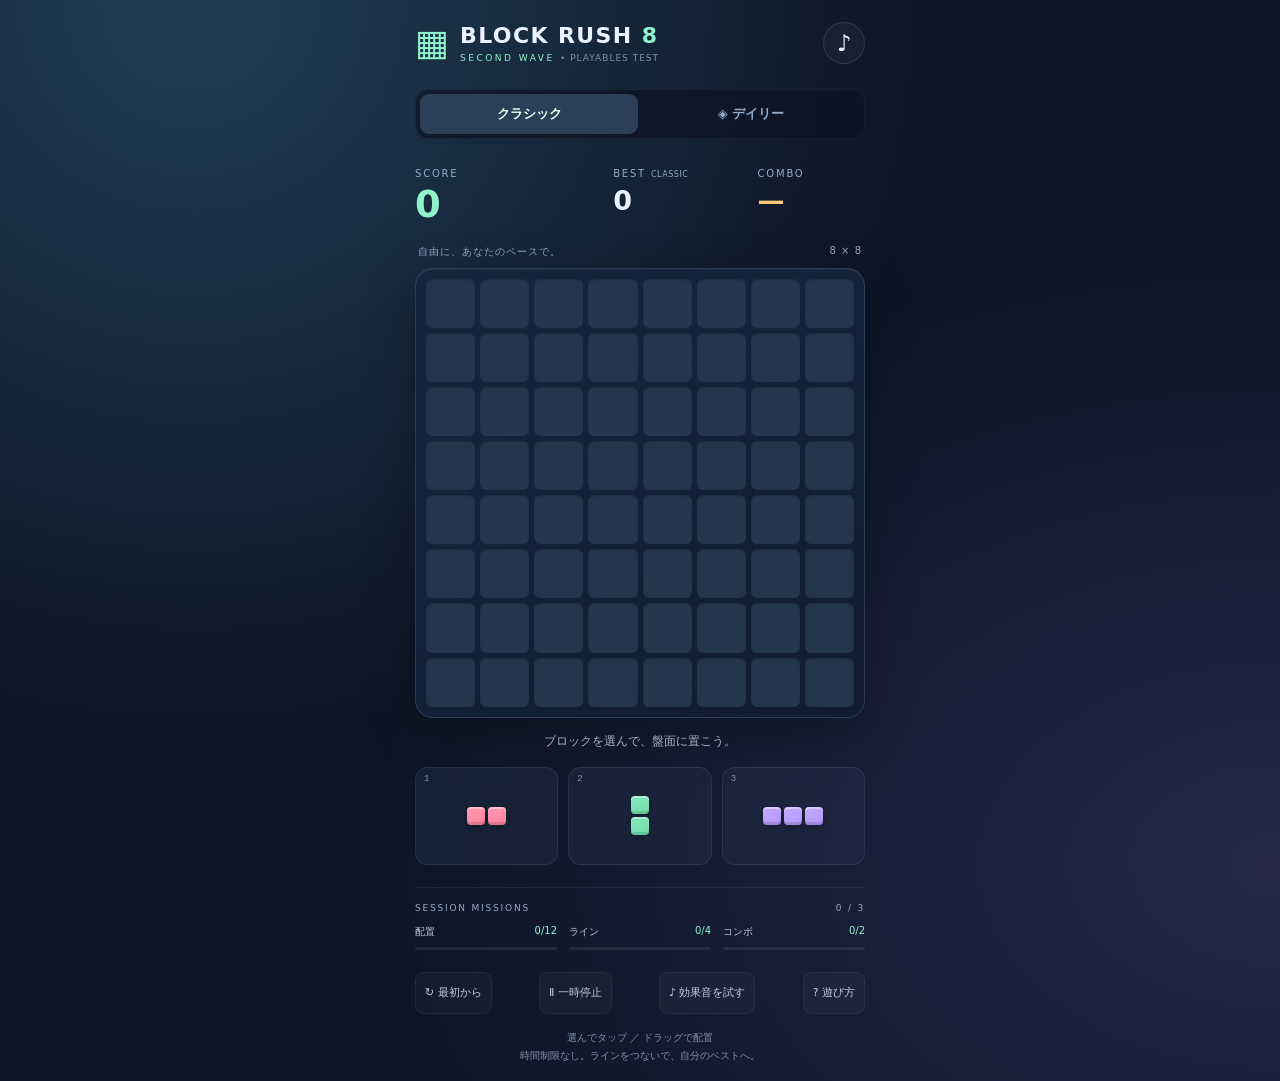
==== index.html @ 4b40775c "Enhance line clears with beams, particles and combo celebrations" ====
<!doctype html>
<html lang="ja"><head><meta charset="utf-8"><meta name="viewport" content="width=device-width,initial-scale=1,viewport-fit=cover"><meta name="theme-color" content="#101b30"><meta name="description" content="BLOCK RUSH 8 第2版。8×8の盤面でつなぐ、消す、コンボを決める。"><title>BLOCK RUSH 8 · Second Wave</title><link rel="stylesheet" href="style.css?v=yt1.4"></head>
<body><section id="startup" role="status"><h2>BLOCK RUSH 8</h2><p id="startupMessage">ゲームを読み込んでいます…</p><button id="retryLoad" hidden>もう一度読み込む</button></section><main id="game" inert>
<header><div class="brand"><span class="mark" aria-hidden="true">▦</span><div><h1>BLOCK RUSH <em>8</em></h1><p>SECOND WAVE <span>• PLAYABLES TEST</span></p></div></div><button id="sound" class="icon" aria-label="サウンドを切り替え" aria-pressed="true">♪</button></header>
<nav aria-label="ゲームモード"><button id="classic" aria-pressed="true">クラシック</button><button id="daily" aria-pressed="false">◈ デイリー</button></nav>
<section class="stats" aria-label="スコア"><div class="score-card"><span>SCORE</span><strong id="score">0</strong><small id="gain"></small></div><div><span>BEST <small id="bestLabel">CLASSIC</small></span><strong id="best">0</strong></div><div><span>COMBO</span><strong id="combo">—</strong></div></section>
<div class="board-caption"><span id="modeLabel">自由に、あなたのペースで。</span><span>8 × 8</span></div>
<div id="stage"><div id="board" role="grid" aria-label="8×8のゲーム盤面"></div><div id="effects" aria-hidden="true"></div><div id="paused" hidden><button id="resume">▶ 再開する</button></div></div>
<p id="message" role="status" aria-live="polite">ブロックを選んで、盤面に置こう。</p>
<div id="pieces" class="pieces" aria-label="手持ちのブロック"></div>
<section class="missions"><div class="section-title"><span id="missionTitle">SESSION MISSIONS</span><span id="missionCount">0 / 3</span></div><div id="missions"></div></section>
<footer><button id="restart">↻ 最初から</button><button id="pause">Ⅱ 一時停止</button><button id="soundTest">♪ 効果音を試す</button><button id="help">? 遊び方</button></footer>
<p class="hint">選んでタップ ／ ドラッグで配置<br>時間制限なし。ラインをつないで、自分のベストへ。</p>
</main><dialog id="dialog" aria-labelledby="dialogTitle"><form method="dialog"><span class="eyebrow">BLOCK RUSH 8</span><h2 id="dialogTitle"></h2><div id="dialogBody"></div><div class="dialog-actions"><button id="dialogCancel" value="cancel">戻る</button><button id="dialogOK" value="ok">OK</button></div></form></dialog>
<script src="https://www.youtube.com/game_api/v1"></script><script src="engine.js?v=yt1.4"></script><script src="platform.js?v=yt1.4"></script><script src="sound.js?v=yt1.4"></script><script src="drag.js?v=yt1.4"></script><script src="app.js?v=yt1.4"></script></body></html>
---- style.css ----
:root{color-scheme:dark;--bg:#101b30;--muted:#95aac7;--mint:#91f3cc;--gap:5px}*{box-sizing:border-box}body{margin:0;color:#eaf3ff;background:radial-gradient(ellipse at 15% 0,#213d53 0,transparent 48%),radial-gradient(ellipse at 100% 80%,#262748 0,transparent 50%),#0c1526;font-family:Inter,"Segoe UI",system-ui,-apple-system,sans-serif;min-height:100svh}button{font:inherit;color:inherit;cursor:pointer;border:0;touch-action:manipulation}button:focus-visible,[role=gridcell]:focus-visible{outline:3px solid var(--mint);outline-offset:3px}main{max-width:490px;margin:0 auto;padding:max(22px,env(safe-area-inset-top)) 20px max(16px,env(safe-area-inset-bottom))}header,.brand{display:flex;align-items:center}header{justify-content:space-between;margin-bottom:25px}.brand{gap:11px}.mark{font-size:36px;color:var(--mint);line-height:1}h1{font-size:22px;letter-spacing:1.4px;margin:0;font-weight:850}h1 em{font-style:normal;color:var(--mint)}header p{font-size:9px;letter-spacing:2.5px;color:var(--mint);margin:5px 0 0}header p span{color:#8193ad;letter-spacing:1px}.icon{width:42px;height:42px;border:1px solid #ffffff1c;border-radius:50%;background:#ffffff08;font-size:23px}.icon[aria-pressed=false]{opacity:.55}nav{display:flex;background:#080f1f80;padding:4px;border:1px solid #ffffff0c;border-radius:13px;gap:4px}nav button{flex:1;border-radius:9px;background:transparent;padding:11px 6px;color:var(--muted);font-size:13px;font-weight:650}nav button[aria-pressed=true]{background:#2b4057;color:#e8fff6;box-shadow:0 2px 8px #0003}.stats{display:grid;grid-template-columns:1.4fr 1fr .8fr;gap:10px;margin:23px 0 19px}.stats>div{position:relative}.stats span{font-size:10px;letter-spacing:1.8px;color:var(--muted)}.stats strong{font-size:27px;display:block;margin-top:4px;font-variant-numeric:tabular-nums;letter-spacing:1px}.stats .score-card strong{font-size:37px;line-height:1.1;color:var(--mint)}.stats small{font-size:8px;letter-spacing:.5px}#gain{position:absolute;right:10px;bottom:6px;color:var(--mint);font-size:13px}#combo{color:#ffc97b}.board-caption{display:flex;justify-content:space-between;color:var(--muted);font-size:10px;letter-spacing:1px;margin:0 3px 9px}#stage{position:relative}#board{display:grid;grid-template-columns:repeat(8,1fr);gap:var(--gap);padding:10px;border-radius:18px;background:linear-gradient(145deg,#14263c,#101c32);border:1px solid #718eae40;box-shadow:0 15px 50px #0004,inset 0 1px 0 #ffffff0e;aspect-ratio:1;touch-action:none;user-select:none}.cell{min-width:0;border-radius:6px;background:#23364c;box-shadow:inset 0 1px 2px #0003;position:relative}.cell.filled,.mini .on{background:linear-gradient(145deg,color-mix(in srgb,var(--c),white 15%),var(--c));box-shadow:inset 0 2px 0 #ffffff60,inset 0 -3px 0 #0002,0 3px 6px #0003}.cell.filled:after{content:"";position:absolute;inset:5px;border:1px solid #ffffff22;border-radius:3px}.cell.preview{background:#73e3b5;box-shadow:inset 0 0 0 2px #d5ffec;opacity:.85}.cell.bad{background:#ca6379;box-shadow:inset 0 0 0 2px #ffa4b3}.cell.line-hint{filter:brightness(1.5)}.cell.placed{animation:pop .24s ease-out}.cell.clearing{animation:clear .32s ease-in forwards}#effects{position:absolute;inset:0;pointer-events:none;overflow:hidden;border-radius:18px}.burst{position:absolute;inset:36% 0 auto;text-align:center;text-shadow:0 4px 12px #000;font-weight:850;font-size:30px;color:#fff;animation:float 1s ease-out forwards}.burst small{display:block;color:#baffde;font-size:15px;margin-top:7px}.spark{position:absolute;width:6px;height:6px;background:var(--c);border-radius:2px;animation:spark .65s ease-out forwards}#message{text-align:center;color:#b5c9df;font-size:12px;margin:15px 0;min-height:19px}.pieces{display:grid;grid-template-columns:repeat(3,1fr);gap:10px}.piece{height:98px;background:#20304770;border:1px solid #6786a52e;border-radius:13px;display:flex;align-items:center;justify-content:center;touch-action:none;user-select:none;position:relative}.piece.selected{background:#27524f55;border-color:var(--mint);box-shadow:0 0 20px #91f3cc12}.piece.used{opacity:.22}.piece.blocked{border-style:dashed}.piece kbd{position:absolute;left:8px;top:6px;color:#7f94ad;font-size:9px}.mini{display:grid;gap:3px;pointer-events:none}.mini div{width:18px;height:18px;border-radius:4px}.missions{margin-top:22px;border-top:1px solid #ffffff10;padding-top:15px}.section-title{display:flex;justify-content:space-between;font-size:9px;letter-spacing:1.8px;color:#95abc3;margin-bottom:12px}#missions{display:grid;grid-template-columns:repeat(3,1fr);gap:12px}.mission-label{display:flex;justify-content:space-between;font-size:10px;color:#bbccde;gap:4px}.mission-label b{font-weight:500;color:var(--mint)}.track{height:3px;background:#ffffff12;border-radius:3px;margin-top:8px;overflow:hidden}.track i{display:block;height:100%;background:var(--mint);transition:width .4s}.mission.done .mission-label{color:var(--mint)}footer{display:flex;justify-content:space-between;margin-top:22px;gap:5px}footer button{background:#ffffff07;border:1px solid #ffffff0e;border-radius:9px;padding:11px 9px;font-size:11px;color:#becfe1;min-height:42px}.hint{font-size:10px;line-height:1.8;color:#7f94af;text-align:center;margin:15px 0 0}#paused{position:absolute;inset:0;display:grid;place-items:center;background:#0c1728e8;border-radius:18px;z-index:3}#paused[hidden]{display:none}#resume{background:var(--mint);color:#102a25;padding:15px 28px;border-radius:12px;font-weight:700}dialog{color:#edf6ff;background:#192c42;border:1px solid #54718d;border-radius:22px;max-width:360px;width:calc(100% - 32px);padding:28px;box-shadow:0 20px 100px #0009}dialog::backdrop{background:#030c1bd9;backdrop-filter:blur(7px)}.eyebrow{font-size:10px;letter-spacing:2px;color:var(--mint)}dialog h2{font-size:25px;margin:14px 0}#dialogBody{font-size:13px;line-height:1.9;color:#bacce0}#dialogBody strong{display:block;font-size:42px;color:var(--mint)}.dialog-actions{display:flex;gap:10px;margin-top:24px}.dialog-actions button{flex:1;background:#31475d;border-radius:10px;min-height:44px;font-size:13px}#dialogOK{background:var(--mint);color:#103529;font-weight:700}#dialogCancel[hidden]{display:none}@keyframes pop{0%{transform:scale(.65);filter:brightness(1.8)}65%{transform:scale(1.08)}100%{transform:scale(1)}}@keyframes clear{40%{transform:scale(1.05);filter:brightness(2)}100%{transform:scale(.15);opacity:0}}@keyframes float{0%{opacity:0;transform:translateY(15px) scale(.85)}20%{opacity:1;transform:translateY(0) scale(1)}75%{opacity:1}100%{opacity:0;transform:translateY(-35px)}}@keyframes spark{to{transform:translate(var(--dx),var(--dy)) rotate(120deg);opacity:0}}@media(max-width:370px){main{padding-left:13px;padding-right:13px}h1{font-size:19px}header p{font-size:8px}:root{--gap:4px}.mini div{width:16px;height:16px}.piece{height:88px}}@media(max-height:760px){main{padding-top:max(12px,env(safe-area-inset-top))}header{margin-bottom:15px}.stats{margin:15px 0}.piece{height:82px}.missions{margin-top:15px}footer{margin-top:15px}}@media(prefers-reduced-motion:reduce){*,*:before,*:after{animation:none!important;transition:none!important}}

#startup{position:fixed;inset:0;z-index:20;display:grid;align-content:center;justify-items:center;background:#101b30;padding:30px;text-align:center}#startup[hidden]{display:none}#startup p{max-width:350px;line-height:1.8;color:#a9c0d8}#startup button{padding:14px 24px;border-radius:12px;background:#91f3cc;color:#102a25}.host-paused *{animation-play-state:paused!important}.host-paused #effects{visibility:hidden}

/* The SDK sets body touch-action:none inline even outside YouTube.
   Allow page swipes; only a gesture starting on a hand piece is a drag. */
html,body{touch-action:pan-y pinch-zoom!important}
#board{touch-action:pan-y pinch-zoom}
.piece{touch-action:none}
@media(max-width:600px){
 main{padding-top:max(10px,env(safe-area-inset-top))}
 header{margin-bottom:10px}
 nav button{padding:9px 6px}
 .stats{margin:12px 0}
 .stats strong{font-size:25px}
 .stats .score-card strong{font-size:32px}
 #stage{width:min(100%,max(200px,calc(100svh - 350px)));margin-inline:auto}
 #message{margin:10px 0;min-height:19px}
 .piece{height:82px}
}

.drag-ghost{position:fixed;left:0;top:0;z-index:50;display:grid;pointer-events:none;will-change:transform;filter:drop-shadow(0 10px 10px #0007);transform-origin:center;opacity:.94}
.drag-ghost i{display:block;border-radius:5px}
.drag-ghost .tile{background:linear-gradient(145deg,color-mix(in srgb,var(--c),white 15%),var(--c));box-shadow:inset 0 2px 0 #ffffff70,inset 0 -3px 0 #0002}
.drag-ghost.invalid{opacity:.58;filter:drop-shadow(0 0 5px #ff7198)}
.piece.drag-source .mini{opacity:.18}
.cell.preview{background:#91f3cc;box-shadow:inset 0 0 0 2px #ecfff8}

/* Clear celebration: transforms/opacity only; bounded particle count. */
#effects{isolation:isolate}.clear-title{z-index:4;font-size:clamp(23px,7vw,36px);letter-spacing:1px;color:#fff9ce;text-shadow:0 3px 0 #70467b,0 0 18px #ffce5a99,0 4px 12px #000;animation:celebrate 1.2s cubic-bezier(.2,.7,.2,1) forwards}.clear-title small{color:#fff;font-size:17px;letter-spacing:.5px}.clear-title.power-3{color:#fff1a1}.clear-aura{position:absolute;inset:0;z-index:1;background:radial-gradient(ellipse,#ffe9a844,transparent 70%);animation:aura .8s ease-out forwards}.clear-aura.power-3{background:radial-gradient(ellipse,#ffb6df66,transparent 75%)}.clear-ring{position:absolute;inset:27%;z-index:2;border:3px solid #fff1b3;border-radius:50%;box-shadow:0 0 22px var(--c),inset 0 0 18px #fff7;animation:ring .8s ease-out forwards}.clear-beam{position:absolute;z-index:2;background:linear-gradient(90deg,transparent,#fff9cf,#fff,transparent);box-shadow:0 0 15px #ffe58c;animation:beam .6s ease-out forwards}.clear-beam.row{left:0;right:0;top:calc((var(--line) + .5)*12.5% - 3px);height:6px}.clear-beam.col{top:0;bottom:0;left:calc((var(--line) + .5)*12.5% - 3px);width:6px;background:linear-gradient(transparent,#fff9cf,#fff,transparent)}.clear-particle{z-index:3;width:var(--size);height:var(--size);box-shadow:0 0 7px var(--c);animation:confetti .9s ease-out forwards}.score-pop{animation:score-pop .55s ease-out}.cell.clearing{animation:clear .32s ease-in forwards}
@keyframes celebrate{0%{opacity:0;transform:translateY(12px) scale(.65)}18%{opacity:1;transform:translateY(0) scale(1.13)}32%{transform:scale(1)}76%{opacity:1}100%{opacity:0;transform:translateY(-32px) scale(1.04)}}@keyframes aura{0%{opacity:0}20%{opacity:1}100%{opacity:0}}@keyframes ring{0%{transform:scale(.3);opacity:.9}100%{transform:scale(3.2);opacity:0}}@keyframes beam{0%{opacity:0;transform:scale(.5)}20%{opacity:1;transform:scale(1)}100%{opacity:0;transform:scale(1.1)}}@keyframes confetti{0%{opacity:1;transform:scale(1)}100%{transform:translate(var(--dx),var(--dy)) rotate(var(--turn)) scale(.2);opacity:0}}@keyframes score-pop{35%{transform:scale(1.14);color:#fff0ad;text-shadow:0 0 18px #ffd875aa}100%{transform:scale(1)}}
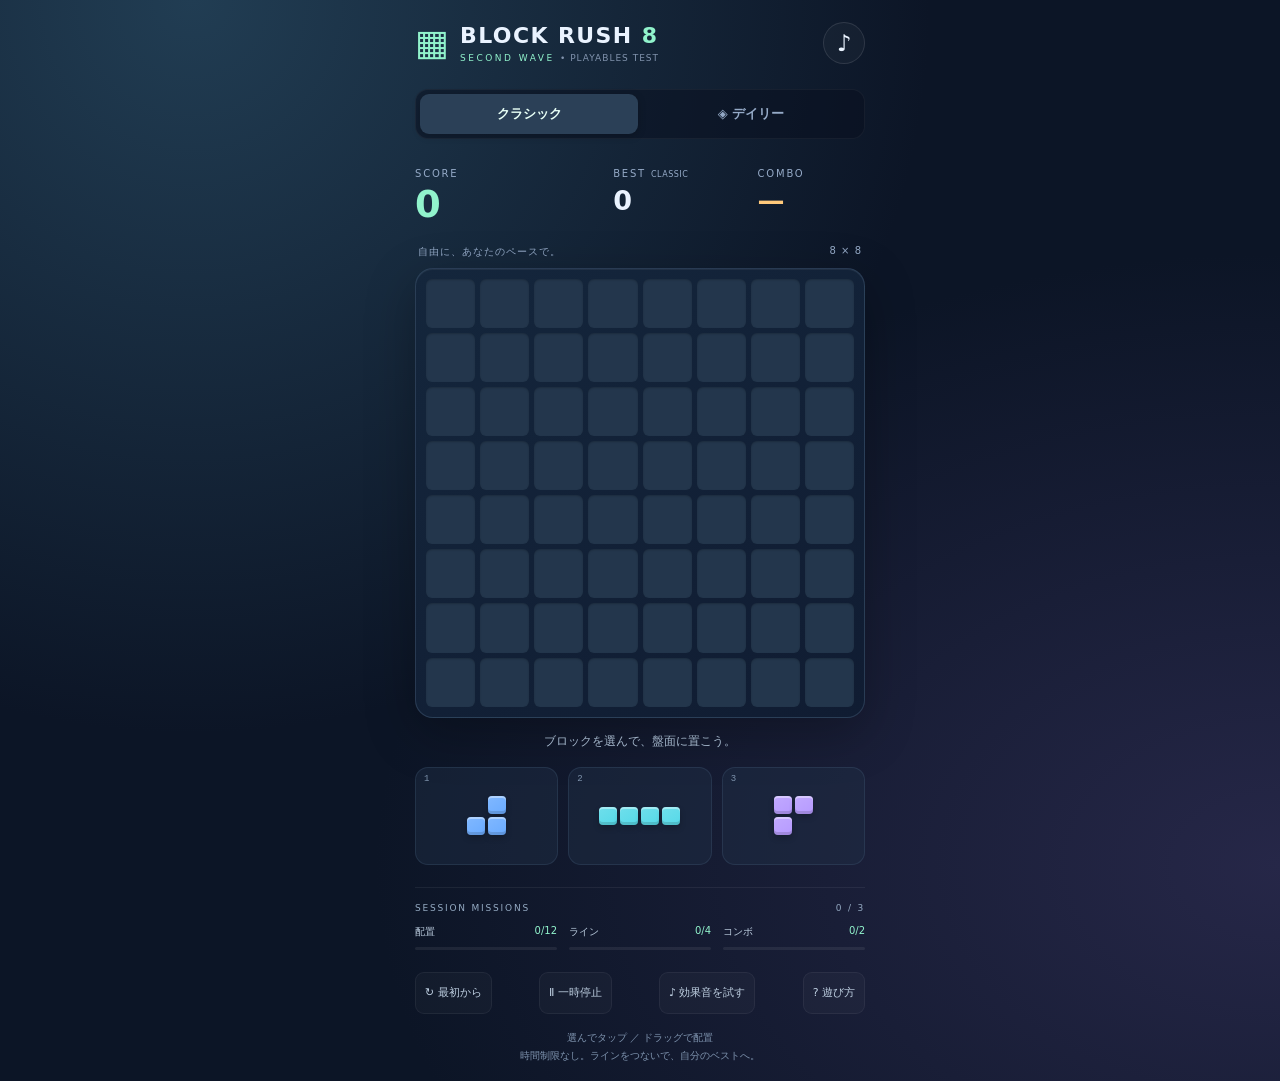
==== commit 249749fa: "Celebrate multi-line clears and combos with rainbow fireworks" ====
--- a/index.html
+++ b/index.html
@@ -1,5 +1,5 @@
 <!doctype html>
-<html lang="ja"><head><meta charset="utf-8"><meta name="viewport" content="width=device-width,initial-scale=1,viewport-fit=cover"><meta name="theme-color" content="#101b30"><meta name="description" content="BLOCK RUSH 8 第2版。8×8の盤面でつなぐ、消す、コンボを決める。"><title>BLOCK RUSH 8 · Second Wave</title><link rel="stylesheet" href="style.css?v=yt1.4"></head>
+<html lang="ja"><head><meta charset="utf-8"><meta name="viewport" content="width=device-width,initial-scale=1,viewport-fit=cover"><meta name="theme-color" content="#101b30"><meta name="description" content="BLOCK RUSH 8 第2版。8×8の盤面でつなぐ、消す、コンボを決める。"><title>BLOCK RUSH 8 · Second Wave</title><link rel="stylesheet" href="style.css?v=yt1.5"></head>
 <body><section id="startup" role="status"><h2>BLOCK RUSH 8</h2><p id="startupMessage">ゲームを読み込んでいます…</p><button id="retryLoad" hidden>もう一度読み込む</button></section><main id="game" inert>
 <header><div class="brand"><span class="mark" aria-hidden="true">▦</span><div><h1>BLOCK RUSH <em>8</em></h1><p>SECOND WAVE <span>• PLAYABLES TEST</span></p></div></div><button id="sound" class="icon" aria-label="サウンドを切り替え" aria-pressed="true">♪</button></header>
 <nav aria-label="ゲームモード"><button id="classic" aria-pressed="true">クラシック</button><button id="daily" aria-pressed="false">◈ デイリー</button></nav>
@@ -12,4 +12,4 @@
 <footer><button id="restart">↻ 最初から</button><button id="pause">Ⅱ 一時停止</button><button id="soundTest">♪ 効果音を試す</button><button id="help">? 遊び方</button></footer>
 <p class="hint">選んでタップ ／ ドラッグで配置<br>時間制限なし。ラインをつないで、自分のベストへ。</p>
 </main><dialog id="dialog" aria-labelledby="dialogTitle"><form method="dialog"><span class="eyebrow">BLOCK RUSH 8</span><h2 id="dialogTitle"></h2><div id="dialogBody"></div><div class="dialog-actions"><button id="dialogCancel" value="cancel">戻る</button><button id="dialogOK" value="ok">OK</button></div></form></dialog>
-<script src="https://www.youtube.com/game_api/v1"></script><script src="engine.js?v=yt1.4"></script><script src="platform.js?v=yt1.4"></script><script src="sound.js?v=yt1.4"></script><script src="drag.js?v=yt1.4"></script><script src="app.js?v=yt1.4"></script></body></html>
+<script src="https://www.youtube.com/game_api/v1"></script><script src="engine.js?v=yt1.5"></script><script src="platform.js?v=yt1.5"></script><script src="sound.js?v=yt1.5"></script><script src="drag.js?v=yt1.5"></script><script src="app.js?v=yt1.5"></script></body></html>
--- a/style.css
+++ b/style.css
@@ -29,3 +29,17 @@
 /* Clear celebration: transforms/opacity only; bounded particle count. */
 #effects{isolation:isolate}.clear-title{z-index:4;font-size:clamp(23px,7vw,36px);letter-spacing:1px;color:#fff9ce;text-shadow:0 3px 0 #70467b,0 0 18px #ffce5a99,0 4px 12px #000;animation:celebrate 1.2s cubic-bezier(.2,.7,.2,1) forwards}.clear-title small{color:#fff;font-size:17px;letter-spacing:.5px}.clear-title.power-3{color:#fff1a1}.clear-aura{position:absolute;inset:0;z-index:1;background:radial-gradient(ellipse,#ffe9a844,transparent 70%);animation:aura .8s ease-out forwards}.clear-aura.power-3{background:radial-gradient(ellipse,#ffb6df66,transparent 75%)}.clear-ring{position:absolute;inset:27%;z-index:2;border:3px solid #fff1b3;border-radius:50%;box-shadow:0 0 22px var(--c),inset 0 0 18px #fff7;animation:ring .8s ease-out forwards}.clear-beam{position:absolute;z-index:2;background:linear-gradient(90deg,transparent,#fff9cf,#fff,transparent);box-shadow:0 0 15px #ffe58c;animation:beam .6s ease-out forwards}.clear-beam.row{left:0;right:0;top:calc((var(--line) + .5)*12.5% - 3px);height:6px}.clear-beam.col{top:0;bottom:0;left:calc((var(--line) + .5)*12.5% - 3px);width:6px;background:linear-gradient(transparent,#fff9cf,#fff,transparent)}.clear-particle{z-index:3;width:var(--size);height:var(--size);box-shadow:0 0 7px var(--c);animation:confetti .9s ease-out forwards}.score-pop{animation:score-pop .55s ease-out}.cell.clearing{animation:clear .32s ease-in forwards}
 @keyframes celebrate{0%{opacity:0;transform:translateY(12px) scale(.65)}18%{opacity:1;transform:translateY(0) scale(1.13)}32%{transform:scale(1)}76%{opacity:1}100%{opacity:0;transform:translateY(-32px) scale(1.04)}}@keyframes aura{0%{opacity:0}20%{opacity:1}100%{opacity:0}}@keyframes ring{0%{transform:scale(.3);opacity:.9}100%{transform:scale(3.2);opacity:0}}@keyframes beam{0%{opacity:0;transform:scale(.5)}20%{opacity:1;transform:scale(1)}100%{opacity:0;transform:scale(1.1)}}@keyframes confetti{0%{opacity:1;transform:scale(1)}100%{transform:translate(var(--dx),var(--dy)) rotate(var(--turn)) scale(.2);opacity:0}}@keyframes score-pop{35%{transform:scale(1.14);color:#fff0ad;text-shadow:0 0 18px #ffd875aa}100%{transform:scale(1)}}
+
+/* Multi-line/combo finale. Keep all decoration inside the non-interactive board overlay. */
+.mega-title{font-size:clamp(27px,8.5vw,43px);color:#fff4b1!important;text-shadow:0 3px 0 #9c3979,0 0 22px #ff76d6bb,0 0 40px #ffd36b77;animation:mega-celebrate 1.2s cubic-bezier(.16,.7,.2,1) forwards}
+.clear-badge{position:absolute;inset:58% 0 auto;z-index:5;text-align:center;font-size:13px;font-weight:800;letter-spacing:1.5px;color:#fff6ba;text-shadow:0 2px 8px #000;animation:badge 1.15s ease-out forwards}
+.rainbow-halo{position:absolute;inset:-15%;z-index:0;background:conic-gradient(from 20deg,transparent,#ff75bc44,transparent,#77eaff55,transparent,#ffe78555,transparent);border-radius:50%;animation:rainbow-halo 1.15s ease-out forwards}
+.rainbow-sweep{position:absolute;inset:-50%;z-index:1;background:linear-gradient(115deg,transparent 40%,#ff97c755 44%,#ffeab977 47%,#a5ffe999 50%,#9bd7ff66 53%,transparent 58%);animation:rainbow-sweep .85s ease-out forwards}
+.mega-wave{position:absolute;inset:20%;z-index:2;border-radius:50%;border:3px solid #a6f6ff;box-shadow:0 0 18px #b293ff99,inset 0 0 12px #ff91cf66;animation:mega-wave 1s ease-out forwards}.mega-wave.wave-1{border-color:#ffbcdf;animation-delay:.13s;opacity:0}
+.firework-star{position:absolute;width:11px;height:11px;z-index:3;background:var(--c);clip-path:polygon(50% 0,62% 35%,100% 50%,62% 63%,50% 100%,37% 63%,0 50%,37% 35%);animation:firework 1s ease-out var(--delay) both}
+@keyframes mega-celebrate{0%{opacity:0;transform:scale(.4) rotate(-7deg)}22%{opacity:1;transform:scale(1.18) rotate(2deg)}38%{transform:scale(1) rotate(0)}75%{opacity:1}100%{opacity:0;transform:translateY(-30px) scale(1.05)}}
+@keyframes badge{0%,12%{opacity:0;transform:translateY(12px)}30%,75%{opacity:1;transform:translateY(0)}100%{opacity:0;transform:translateY(-15px)}}
+@keyframes rainbow-halo{0%{opacity:0;transform:scale(.5) rotate(-25deg)}25%{opacity:1}100%{opacity:0;transform:scale(1.2) rotate(45deg)}}
+@keyframes rainbow-sweep{0%{opacity:0;transform:translateX(-50%)}25%{opacity:1}100%{opacity:0;transform:translateX(50%)}}
+@keyframes mega-wave{0%{opacity:.9;transform:scale(.4)}100%{opacity:0;transform:scale(2.5)}}
+@keyframes firework{0%{opacity:0;transform:scale(.2)}12%{opacity:1}100%{opacity:0;transform:translate(var(--dx),var(--dy)) rotate(var(--turn)) scale(.25)}}
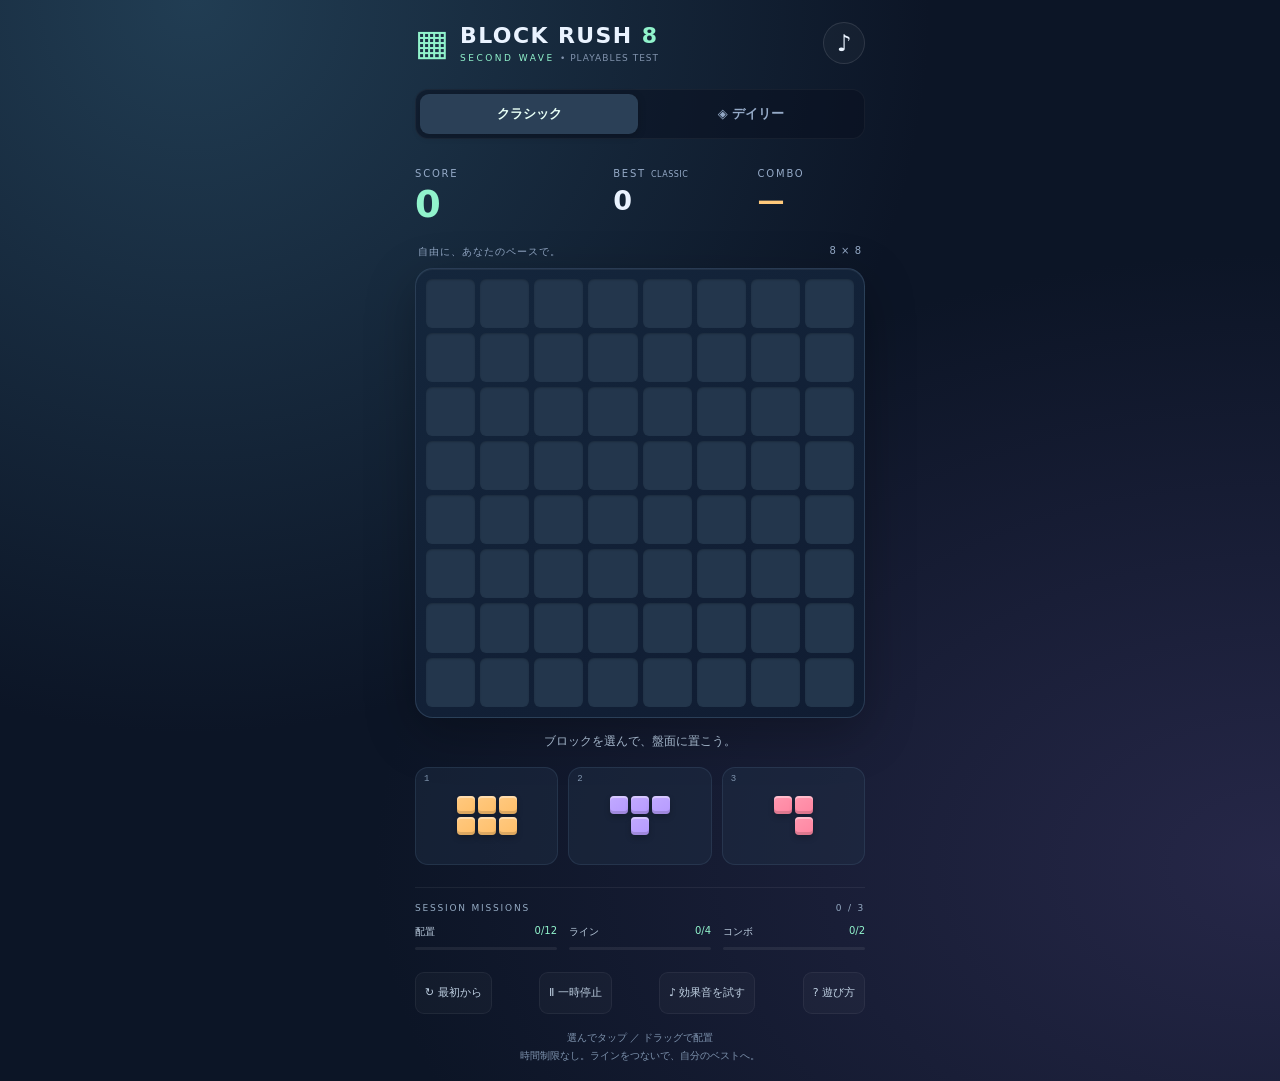
==== commit dc36932f: "Fix dialogs under YouTube CSP sandbox and document portal readiness" ====
--- a/index.html
+++ b/index.html
@@ -1,5 +1,5 @@
 <!doctype html>
-<html lang="ja"><head><meta charset="utf-8"><meta name="viewport" content="width=device-width,initial-scale=1,viewport-fit=cover"><meta name="theme-color" content="#101b30"><meta name="description" content="BLOCK RUSH 8 第2版。8×8の盤面でつなぐ、消す、コンボを決める。"><title>BLOCK RUSH 8 · Second Wave</title><link rel="stylesheet" href="style.css?v=yt1.5"></head>
+<html lang="ja"><head><meta charset="utf-8"><meta name="viewport" content="width=device-width,initial-scale=1,viewport-fit=cover"><meta name="theme-color" content="#101b30"><meta name="description" content="BLOCK RUSH 8 第2版。8×8の盤面でつなぐ、消す、コンボを決める。"><title>BLOCK RUSH 8 · Second Wave</title><link rel="stylesheet" href="style.css?v=yt1.6"></head>
 <body><section id="startup" role="status"><h2>BLOCK RUSH 8</h2><p id="startupMessage">ゲームを読み込んでいます…</p><button id="retryLoad" hidden>もう一度読み込む</button></section><main id="game" inert>
 <header><div class="brand"><span class="mark" aria-hidden="true">▦</span><div><h1>BLOCK RUSH <em>8</em></h1><p>SECOND WAVE <span>• PLAYABLES TEST</span></p></div></div><button id="sound" class="icon" aria-label="サウンドを切り替え" aria-pressed="true">♪</button></header>
 <nav aria-label="ゲームモード"><button id="classic" aria-pressed="true">クラシック</button><button id="daily" aria-pressed="false">◈ デイリー</button></nav>
@@ -11,5 +11,5 @@
 <section class="missions"><div class="section-title"><span id="missionTitle">SESSION MISSIONS</span><span id="missionCount">0 / 3</span></div><div id="missions"></div></section>
 <footer><button id="restart">↻ 最初から</button><button id="pause">Ⅱ 一時停止</button><button id="soundTest">♪ 効果音を試す</button><button id="help">? 遊び方</button></footer>
 <p class="hint">選んでタップ ／ ドラッグで配置<br>時間制限なし。ラインをつないで、自分のベストへ。</p>
-</main><dialog id="dialog" aria-labelledby="dialogTitle"><form method="dialog"><span class="eyebrow">BLOCK RUSH 8</span><h2 id="dialogTitle"></h2><div id="dialogBody"></div><div class="dialog-actions"><button id="dialogCancel" value="cancel">戻る</button><button id="dialogOK" value="ok">OK</button></div></form></dialog>
-<script src="https://www.youtube.com/game_api/v1"></script><script src="engine.js?v=yt1.5"></script><script src="platform.js?v=yt1.5"></script><script src="sound.js?v=yt1.5"></script><script src="drag.js?v=yt1.5"></script><script src="app.js?v=yt1.5"></script></body></html>
+</main><dialog id="dialog" aria-labelledby="dialogTitle"><div class="dialog-content"><span class="eyebrow">BLOCK RUSH 8</span><h2 id="dialogTitle"></h2><div id="dialogBody"></div><div class="dialog-actions"><button id="dialogCancel" type="button" value="cancel">戻る</button><button id="dialogOK" type="button" value="ok">OK</button></div></div></dialog>
+<script src="https://www.youtube.com/game_api/v1"></script><script src="engine.js?v=yt1.6"></script><script src="platform.js?v=yt1.6"></script><script src="sound.js?v=yt1.6"></script><script src="drag.js?v=yt1.6"></script><script src="app.js?v=yt1.6"></script></body></html>
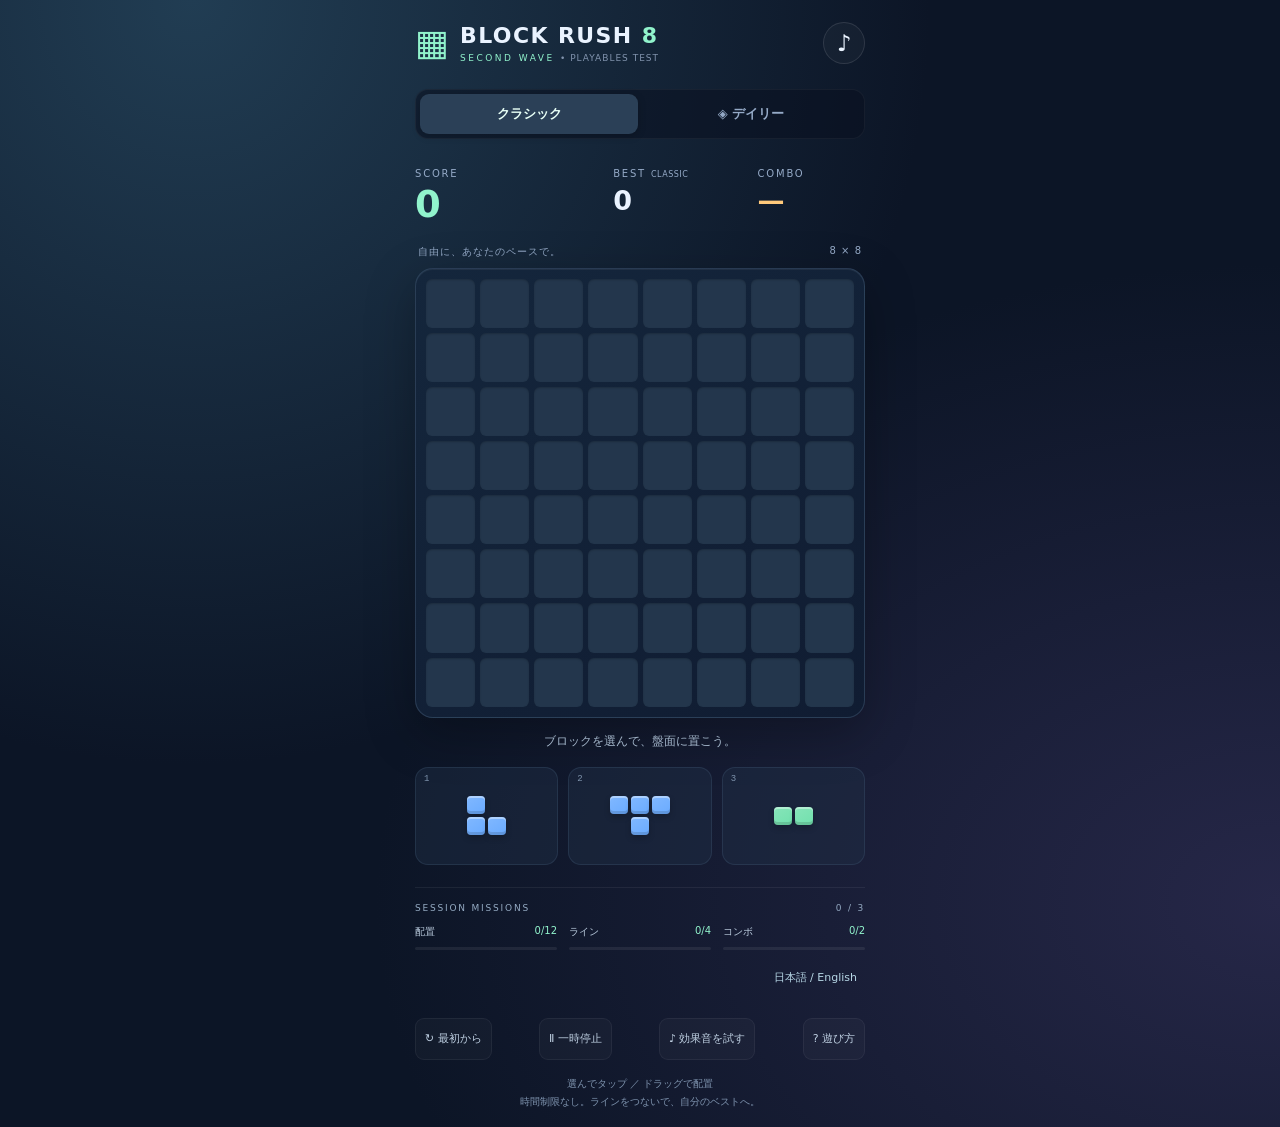
==== commit b6f2cc50: "Add Japanese and English UI using YouTube language settings" ====
--- a/index.html
+++ b/index.html
@@ -1,5 +1,5 @@
 <!doctype html>
-<html lang="ja"><head><meta charset="utf-8"><meta name="viewport" content="width=device-width,initial-scale=1,viewport-fit=cover"><meta name="theme-color" content="#101b30"><meta name="description" content="BLOCK RUSH 8 第2版。8×8の盤面でつなぐ、消す、コンボを決める。"><title>BLOCK RUSH 8 · Second Wave</title><link rel="stylesheet" href="style.css?v=yt1.6"></head>
+<html lang="ja"><head><meta charset="utf-8"><meta name="viewport" content="width=device-width,initial-scale=1,viewport-fit=cover"><meta name="theme-color" content="#101b30"><meta name="description" content="BLOCK RUSH 8 第2版。8×8の盤面でつなぐ、消す、コンボを決める。"><title>BLOCK RUSH 8 · Second Wave</title><link rel="stylesheet" href="style.css?v=yt1.7"></head>
 <body><section id="startup" role="status"><h2>BLOCK RUSH 8</h2><p id="startupMessage">ゲームを読み込んでいます…</p><button id="retryLoad" hidden>もう一度読み込む</button></section><main id="game" inert>
 <header><div class="brand"><span class="mark" aria-hidden="true">▦</span><div><h1>BLOCK RUSH <em>8</em></h1><p>SECOND WAVE <span>• PLAYABLES TEST</span></p></div></div><button id="sound" class="icon" aria-label="サウンドを切り替え" aria-pressed="true">♪</button></header>
 <nav aria-label="ゲームモード"><button id="classic" aria-pressed="true">クラシック</button><button id="daily" aria-pressed="false">◈ デイリー</button></nav>
@@ -9,7 +9,7 @@
 <p id="message" role="status" aria-live="polite">ブロックを選んで、盤面に置こう。</p>
 <div id="pieces" class="pieces" aria-label="手持ちのブロック"></div>
 <section class="missions"><div class="section-title"><span id="missionTitle">SESSION MISSIONS</span><span id="missionCount">0 / 3</span></div><div id="missions"></div></section>
-<footer><button id="restart">↻ 最初から</button><button id="pause">Ⅱ 一時停止</button><button id="soundTest">♪ 効果音を試す</button><button id="help">? 遊び方</button></footer>
+<div class="language-row"><button id="language" aria-label="日本語 / English">日本語 / English</button></div><footer><button id="restart">↻ 最初から</button><button id="pause">Ⅱ 一時停止</button><button id="soundTest">♪ 効果音を試す</button><button id="help">? 遊び方</button></footer>
 <p class="hint">選んでタップ ／ ドラッグで配置<br>時間制限なし。ラインをつないで、自分のベストへ。</p>
 </main><dialog id="dialog" aria-labelledby="dialogTitle"><div class="dialog-content"><span class="eyebrow">BLOCK RUSH 8</span><h2 id="dialogTitle"></h2><div id="dialogBody"></div><div class="dialog-actions"><button id="dialogCancel" type="button" value="cancel">戻る</button><button id="dialogOK" type="button" value="ok">OK</button></div></div></dialog>
-<script src="https://www.youtube.com/game_api/v1"></script><script src="engine.js?v=yt1.6"></script><script src="platform.js?v=yt1.6"></script><script src="sound.js?v=yt1.6"></script><script src="drag.js?v=yt1.6"></script><script src="app.js?v=yt1.6"></script></body></html>
+<script src="https://www.youtube.com/game_api/v1"></script><script src="engine.js?v=yt1.7"></script><script src="platform.js?v=yt1.7"></script><script src="sound.js?v=yt1.7"></script><script src="drag.js?v=yt1.7"></script><script src="locale.js?v=yt1.7"></script><script src="app.js?v=yt1.7"></script></body></html>
--- a/style.css
+++ b/style.css
@@ -43,3 +43,6 @@
 @keyframes rainbow-sweep{0%{opacity:0;transform:translateX(-50%)}25%{opacity:1}100%{opacity:0;transform:translateX(50%)}}
 @keyframes mega-wave{0%{opacity:.9;transform:scale(.4)}100%{opacity:0;transform:scale(2.5)}}
 @keyframes firework{0%{opacity:0;transform:scale(.2)}12%{opacity:1}100%{opacity:0;transform:translate(var(--dx),var(--dy)) rotate(var(--turn)) scale(.25)}}
+
+.language-row{text-align:right;margin-top:10px}.language-row button{background:transparent;color:#b6d6e5;font-size:11px;padding:8px;min-height:36px}.language-row:has(button[hidden]){display:none}
+@media(max-width:600px){footer{flex-wrap:wrap}footer button{flex:1 1 40%;padding-inline:4px}}
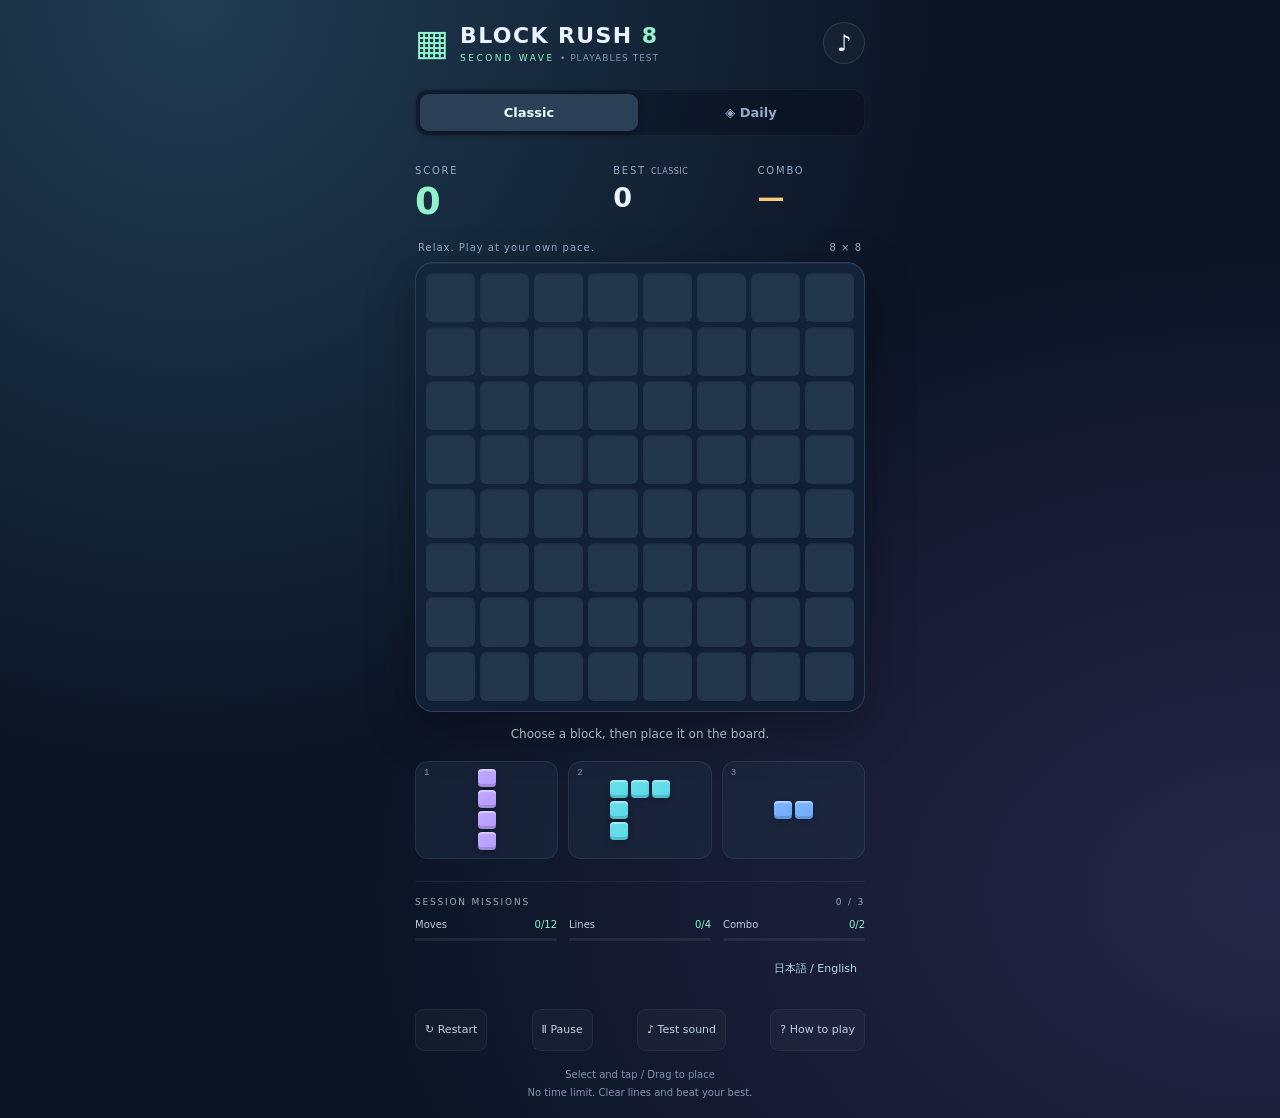
==== commit 93b84500: "Add complete Japanese/English UI and language selection" ====
--- a/index.html
+++ b/index.html
@@ -1,5 +1,5 @@
 <!doctype html>
-<html lang="ja"><head><meta charset="utf-8"><meta name="viewport" content="width=device-width,initial-scale=1,viewport-fit=cover"><meta name="theme-color" content="#101b30"><meta name="description" content="BLOCK RUSH 8 第2版。8×8の盤面でつなぐ、消す、コンボを決める。"><title>BLOCK RUSH 8 · Second Wave</title><link rel="stylesheet" href="style.css?v=yt1.7"></head>
+<html lang="ja"><head><meta charset="utf-8"><meta name="viewport" content="width=device-width,initial-scale=1,viewport-fit=cover"><meta name="theme-color" content="#101b30"><meta name="description" content="BLOCK RUSH 8 第2版。8×8の盤面でつなぐ、消す、コンボを決める。"><title>BLOCK RUSH 8 · Second Wave</title><link rel="stylesheet" href="style.css?v=lang1"></head>
 <body><section id="startup" role="status"><h2>BLOCK RUSH 8</h2><p id="startupMessage">ゲームを読み込んでいます…</p><button id="retryLoad" hidden>もう一度読み込む</button></section><main id="game" inert>
 <header><div class="brand"><span class="mark" aria-hidden="true">▦</span><div><h1>BLOCK RUSH <em>8</em></h1><p>SECOND WAVE <span>• PLAYABLES TEST</span></p></div></div><button id="sound" class="icon" aria-label="サウンドを切り替え" aria-pressed="true">♪</button></header>
 <nav aria-label="ゲームモード"><button id="classic" aria-pressed="true">クラシック</button><button id="daily" aria-pressed="false">◈ デイリー</button></nav>
@@ -12,4 +12,4 @@
 <div class="language-row"><button id="language" aria-label="日本語 / English">日本語 / English</button></div><footer><button id="restart">↻ 最初から</button><button id="pause">Ⅱ 一時停止</button><button id="soundTest">♪ 効果音を試す</button><button id="help">? 遊び方</button></footer>
 <p class="hint">選んでタップ ／ ドラッグで配置<br>時間制限なし。ラインをつないで、自分のベストへ。</p>
 </main><dialog id="dialog" aria-labelledby="dialogTitle"><div class="dialog-content"><span class="eyebrow">BLOCK RUSH 8</span><h2 id="dialogTitle"></h2><div id="dialogBody"></div><div class="dialog-actions"><button id="dialogCancel" type="button" value="cancel">戻る</button><button id="dialogOK" type="button" value="ok">OK</button></div></div></dialog>
-<script src="https://www.youtube.com/game_api/v1"></script><script src="engine.js?v=yt1.7"></script><script src="platform.js?v=yt1.7"></script><script src="sound.js?v=yt1.7"></script><script src="drag.js?v=yt1.7"></script><script src="locale.js?v=yt1.7"></script><script src="app.js?v=yt1.7"></script></body></html>
+<script src="https://www.youtube.com/game_api/v1"></script><script src="engine.js?v=yt1.7"></script><script src="platform.js?v=yt1.7"></script><script src="sound.js?v=yt1.7"></script><script src="drag.js?v=yt1.7"></script><script src="locale.js?v=lang1"></script><script src="app.js?v=lang1"></script></body></html>
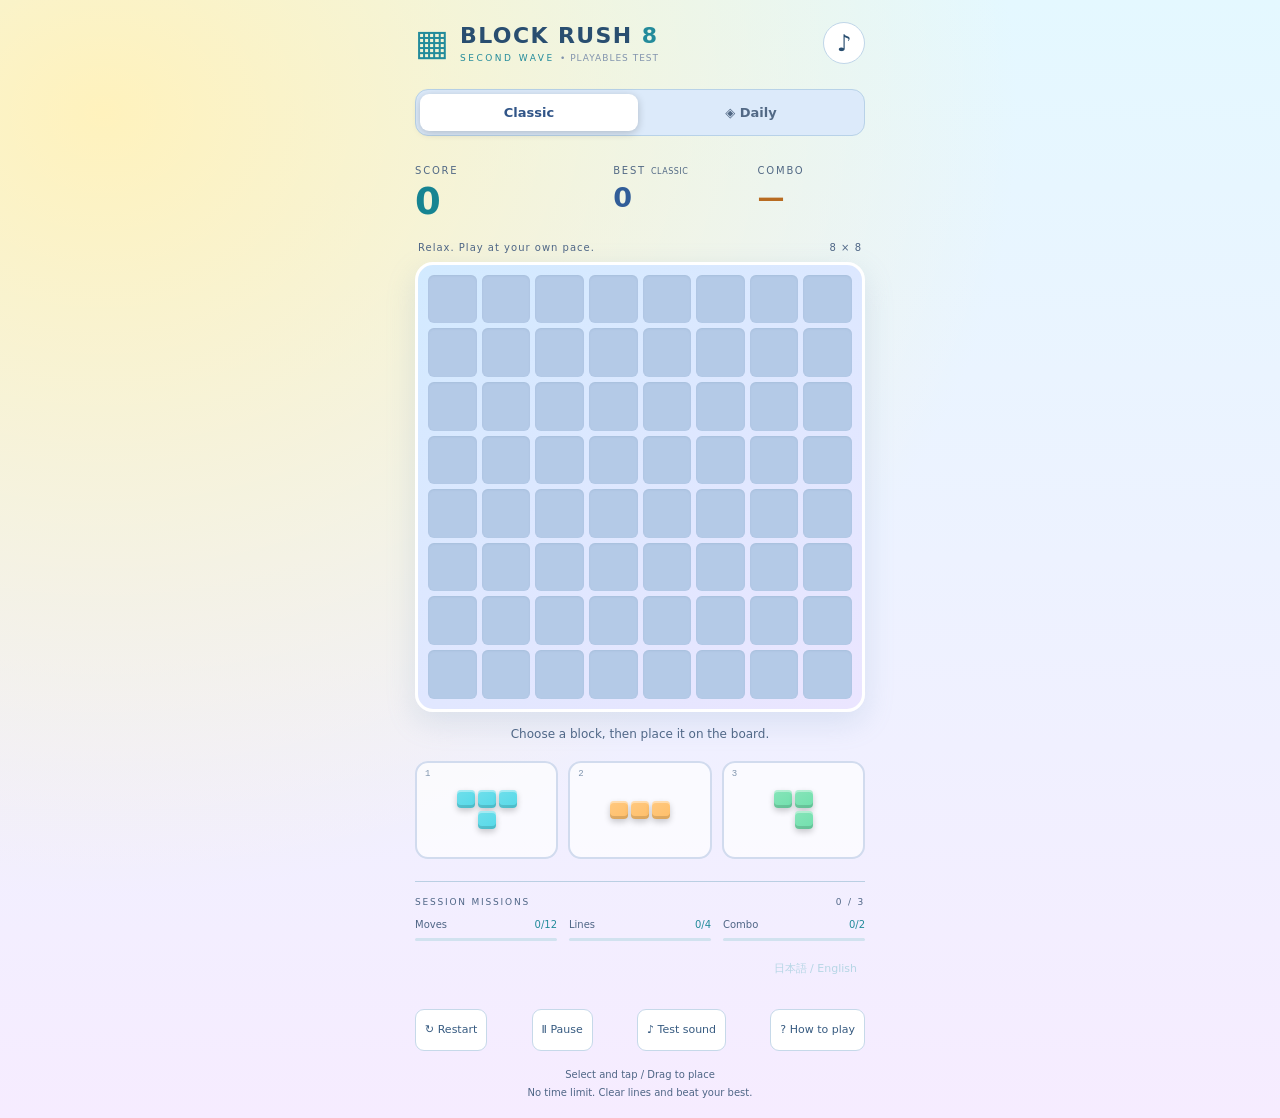
==== commit 4d4adf65: "Bright pop visuals and sparkling sound effects" ====
--- a/index.html
+++ b/index.html
@@ -1,5 +1,5 @@
 <!doctype html>
-<html lang="ja"><head><meta charset="utf-8"><meta name="viewport" content="width=device-width,initial-scale=1,viewport-fit=cover"><meta name="theme-color" content="#101b30"><meta name="description" content="BLOCK RUSH 8 第2版。8×8の盤面でつなぐ、消す、コンボを決める。"><title>BLOCK RUSH 8 · Second Wave</title><link rel="stylesheet" href="style.css?v=lang1"></head>
+<html lang="ja"><head><meta charset="utf-8"><meta name="viewport" content="width=device-width,initial-scale=1,viewport-fit=cover"><meta name="theme-color" content="#101b30"><meta name="description" content="BLOCK RUSH 8 第2版。8×8の盤面でつなぐ、消す、コンボを決める。"><title>BLOCK RUSH 8 · Second Wave</title><link rel="stylesheet" href="style.css?v=pop1"></head>
 <body><section id="startup" role="status"><h2>BLOCK RUSH 8</h2><p id="startupMessage">ゲームを読み込んでいます…</p><button id="retryLoad" hidden>もう一度読み込む</button></section><main id="game" inert>
 <header><div class="brand"><span class="mark" aria-hidden="true">▦</span><div><h1>BLOCK RUSH <em>8</em></h1><p>SECOND WAVE <span>• PLAYABLES TEST</span></p></div></div><button id="sound" class="icon" aria-label="サウンドを切り替え" aria-pressed="true">♪</button></header>
 <nav aria-label="ゲームモード"><button id="classic" aria-pressed="true">クラシック</button><button id="daily" aria-pressed="false">◈ デイリー</button></nav>
@@ -12,4 +12,4 @@
 <div class="language-row"><button id="language" aria-label="日本語 / English">日本語 / English</button></div><footer><button id="restart">↻ 最初から</button><button id="pause">Ⅱ 一時停止</button><button id="soundTest">♪ 効果音を試す</button><button id="help">? 遊び方</button></footer>
 <p class="hint">選んでタップ ／ ドラッグで配置<br>時間制限なし。ラインをつないで、自分のベストへ。</p>
 </main><dialog id="dialog" aria-labelledby="dialogTitle"><div class="dialog-content"><span class="eyebrow">BLOCK RUSH 8</span><h2 id="dialogTitle"></h2><div id="dialogBody"></div><div class="dialog-actions"><button id="dialogCancel" type="button" value="cancel">戻る</button><button id="dialogOK" type="button" value="ok">OK</button></div></div></dialog>
-<script src="https://www.youtube.com/game_api/v1"></script><script src="engine.js?v=yt1.7"></script><script src="platform.js?v=yt1.7"></script><script src="sound.js?v=yt1.7"></script><script src="drag.js?v=yt1.7"></script><script src="locale.js?v=lang1"></script><script src="app.js?v=lang1"></script></body></html>
+<script src="https://www.youtube.com/game_api/v1"></script><script src="engine.js?v=pop1"></script><script src="platform.js?v=pop1"></script><script src="sound.js?v=pop1"></script><script src="drag.js?v=pop1"></script><script src="locale.js?v=pop1"></script><script src="app.js?v=pop1"></script></body></html>
--- a/style.css
+++ b/style.css
@@ -46,3 +46,7 @@
 
 .language-row{text-align:right;margin-top:10px}.language-row button{background:transparent;color:#b6d6e5;font-size:11px;padding:8px;min-height:36px}.language-row:has(button[hidden]){display:none}
 @media(max-width:600px){footer{flex-wrap:wrap}footer button{flex:1 1 40%;padding-inline:4px}}
+
+/* Pop edition: clear, bright surfaces with strong text contrast. */
+:root{color-scheme:light;--ink:#294e70;--dim:#586c89;--muted:#526985;--gold:#efac31;--mint:#238b9b}html{background:#edf7ff;color:#294e70}body{color:#294e70;background:radial-gradient(ellipse at 8% 10%,#fff2bd,transparent 55%),linear-gradient(#e4f8ff,#f6ecff)}h1{font-weight:850}button{border-radius:14px}dialog{background:#f8fbff;color:#294e70;border:3px solid #fff;box-shadow:0 18px 60px #46729b33}dialog p,#dialogBody{color:#4c6483}dialog::backdrop{background:#365b7d66}.eyebrow,.subtitle,.sub,.tip,.hint,.footnote,.muted,footer,.language-row{color:#526985}#startup{background:#edf7ff;color:#294e70}#startup p{color:#526985}.language-row select{background:#fff;color:#294e70}button:focus-visible{outline-color:#dc578f}
+nav{background:#dceafa;border-color:#b8d2e8}nav button[aria-pressed=true]{background:#fff;color:#315588}.icon{background:#fff;border-color:#c0d6e9}#board{background:linear-gradient(145deg,#d2eaff,#ebe5ff);border:3px solid #fff;box-shadow:0 10px 30px #7a9abd33}.cell{background:#b4cae7;box-shadow:inset 0 1px 2px #7996b633}.piece{background:#ffffffad;border:2px solid #d1dbee}.piece.selected{background:#fff4b6;border-color:#e9ae3a}#message,.section-title,.mission-label,.hint{color:#4f6686}.stats strong{color:#315d98}.stats .score-card strong{color:#168492}#combo{color:#b86b21}.missions{border-color:#bacfe3}.track{background:#d1e2ef}footer button{background:#fff;border-color:#c6d9e9;color:#375b81}#paused{background:#edf8fff0}#dialogOK,#resume{background:#ffd15e;color:#57411f}.dialog-actions button{background:#dceafa;color:#375b81}.burst{color:#803d8f;text-shadow:0 2px 0 #fff,0 0 20px #fff}.burst small{color:#236780}.board-caption{color:#4f6686}
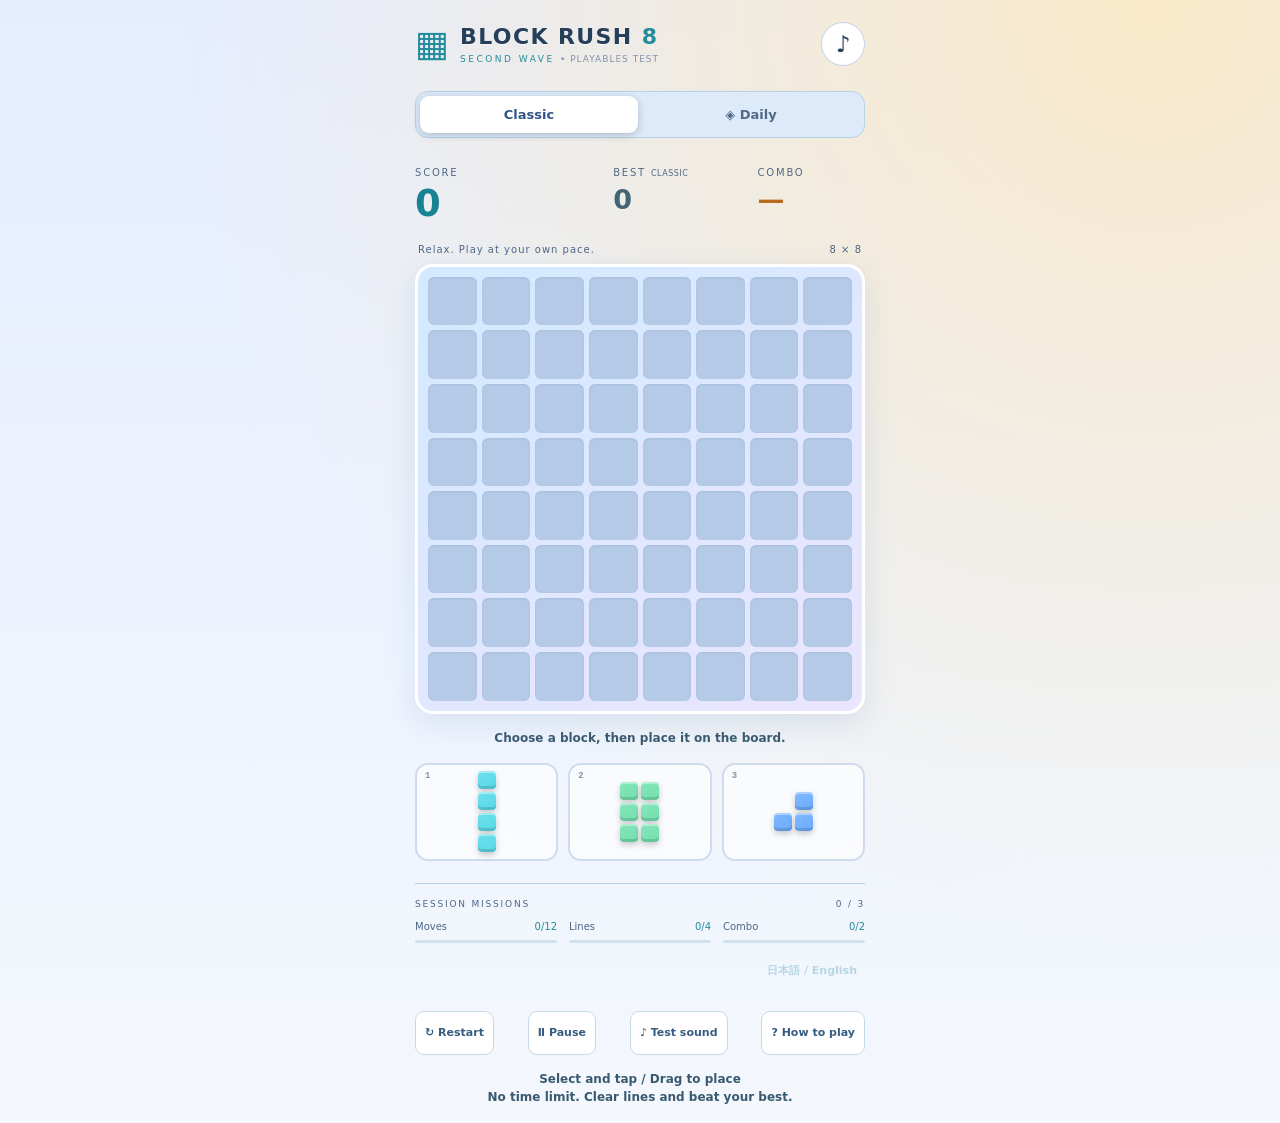
==== commit 376c622b: "Improve touch clarity, visual guidance and replay goals" ====
--- a/index.html
+++ b/index.html
@@ -1,6 +1,6 @@
 <!doctype html>
-<html lang="ja"><head><meta charset="utf-8"><meta name="viewport" content="width=device-width,initial-scale=1,viewport-fit=cover"><meta name="theme-color" content="#101b30"><meta name="description" content="BLOCK RUSH 8 第2版。8×8の盤面でつなぐ、消す、コンボを決める。"><title>BLOCK RUSH 8 · Second Wave</title><link rel="stylesheet" href="style.css?v=pop1"></head>
-<body><section id="startup" role="status"><h2>BLOCK RUSH 8</h2><p id="startupMessage">ゲームを読み込んでいます…</p><button id="retryLoad" hidden>もう一度読み込む</button></section><main id="game" inert>
+<html lang="ja"><head><meta charset="utf-8"><meta name="viewport" content="width=device-width,initial-scale=1,viewport-fit=cover"><meta name="theme-color" content="#101b30"><meta name="description" content="BLOCK RUSH 8 第2版。8×8の盤面でつなぐ、消す、コンボを決める。"><title>BLOCK RUSH 8 · Second Wave</title><link rel="stylesheet" href="style.css?v=pop1"><link rel="stylesheet" href="quality.css?v=quality1"></head>
+<body data-quality="1"><section id="startup" role="status"><h2>BLOCK RUSH 8</h2><p id="startupMessage">ゲームを読み込んでいます…</p><button id="retryLoad" hidden>もう一度読み込む</button></section><main id="game" inert>
 <header><div class="brand"><span class="mark" aria-hidden="true">▦</span><div><h1>BLOCK RUSH <em>8</em></h1><p>SECOND WAVE <span>• PLAYABLES TEST</span></p></div></div><button id="sound" class="icon" aria-label="サウンドを切り替え" aria-pressed="true">♪</button></header>
 <nav aria-label="ゲームモード"><button id="classic" aria-pressed="true">クラシック</button><button id="daily" aria-pressed="false">◈ デイリー</button></nav>
 <section class="stats" aria-label="スコア"><div class="score-card"><span>SCORE</span><strong id="score">0</strong><small id="gain"></small></div><div><span>BEST <small id="bestLabel">CLASSIC</small></span><strong id="best">0</strong></div><div><span>COMBO</span><strong id="combo">—</strong></div></section>
@@ -12,4 +12,4 @@
 <div class="language-row"><button id="language" aria-label="日本語 / English">日本語 / English</button></div><footer><button id="restart">↻ 最初から</button><button id="pause">Ⅱ 一時停止</button><button id="soundTest">♪ 効果音を試す</button><button id="help">? 遊び方</button></footer>
 <p class="hint">選んでタップ ／ ドラッグで配置<br>時間制限なし。ラインをつないで、自分のベストへ。</p>
 </main><dialog id="dialog" aria-labelledby="dialogTitle"><div class="dialog-content"><span class="eyebrow">BLOCK RUSH 8</span><h2 id="dialogTitle"></h2><div id="dialogBody"></div><div class="dialog-actions"><button id="dialogCancel" type="button" value="cancel">戻る</button><button id="dialogOK" type="button" value="ok">OK</button></div></div></dialog>
-<script src="https://www.youtube.com/game_api/v1"></script><script src="engine.js?v=pop1"></script><script src="platform.js?v=pop1"></script><script src="sound.js?v=pop1"></script><script src="drag.js?v=pop1"></script><script src="locale.js?v=pop1"></script><script src="app.js?v=pop1"></script></body></html>
+<script src="https://www.youtube.com/game_api/v1"></script><script src="engine.js?v=pop1"></script><script src="platform.js?v=pop1"></script><script src="sound.js?v=pop1"></script><script src="drag.js?v=pop1"></script><script src="locale.js?v=pop1"></script><script src="app.js?v=quality1"></script></body></html>
--- a/quality.css
+++ b/quality.css
@@ -0,0 +1,5 @@
+:root{--quality-accent:#6472d9;--quality-sky:#e5edff;--quality-warm:#f9e9c9}
+/* Quality pass: contrast, hierarchy, touch affordances. No new timers or SDK hooks. */
+body{background:radial-gradient(ellipse at 90% 0,var(--quality-warm),transparent 60%),linear-gradient(var(--quality-sky),#f4f8fd);color:#2d405a}main{filter:none}header h1,h1{color:#253e5a;text-shadow:0 1px #fff9}header{gap:12px}.eyebrow{color:#5c6980;font-weight:850;letter-spacing:1px}button,select{font-weight:750}button{transition:transform .1s,box-shadow .1s,filter .1s}button:not(:disabled):active{transform:translateY(2px) scale(.98);filter:brightness(.97)}button:focus-visible,select:focus-visible,input:focus-visible{outline:3px solid var(--quality-accent);outline-offset:3px}button:disabled{cursor:default;filter:saturate(.5);opacity:.55}button.primary,.primary,#jump,#drop,#hold,#bite,#walk{min-height:50px;font-size:14px;letter-spacing:.2px;border-radius:17px;box-shadow:0 4px 0 color-mix(in srgb,var(--quality-accent) 75%,#294151);text-shadow:0 1px #0002}#message,#hint,.hint,.instruction,.gesture-note{color:#385970;font-size:12px;line-height:1.55;font-weight:700}#message,#hint{font-variant-numeric:tabular-nums}.utility,.language-row,footer{color:#526b7b}footer{font-size:10px}footer button{min-height:40px;font-size:11px}dialog{border-color:#fff;background:#fffdf1;box-shadow:0 20px 70px #25385842}dialog h2{color:#2f465e}dialog p{color:#476174;line-height:1.75}.next-goal{padding:10px 13px;border:1px solid #d0dfda;border-radius:12px;background:#edf7eb;color:#325c52!important;font-size:13px!important;font-weight:800}.stage,#field,.board-wrap{box-shadow:0 10px 24px #3b657422,0 3px 0 #fff8}.stage,.field{border-color:#fff}.hud small,.scoreboard small,.stat small{color:#516a77;font-size:10px}.hud strong,.scoreboard strong{font-variant-numeric:tabular-nums}.controls button,[data-dir]{min-height:48px}#powerWord,#echoText,#gateText{color:#3a566b;font-weight:850}#power .sweet,#sweet{background:#ffdb5e;border:2px solid #b6811c}#sun{min-width:48px;min-height:48px}input[type=range]{min-height:42px;accent-color:var(--quality-accent)}.cell.can-place:not(.filled)::after{content:'';position:absolute;width:5px;height:5px;border-radius:50%;background:#365f9bb0;left:calc(50% - 2.5px);top:calc(50% - 2.5px);pointer-events:none}.cell{position:relative}.cell.preview{outline:2px solid #fff;outline-offset:-3px;filter:brightness(1.12)}.cell.line-hint{box-shadow:inset 0 0 0 3px #fff3aa,0 0 12px #ffce5a}.piece.selected{outline:3px solid #6077c8;outline-offset:2px}.piece.blocked{opacity:.6}#pace{font-size:10px;background:#244456eb;color:#fff8dc}#toast,#callout{font-weight:950}#welcome p,#coverText,#intro p{color:#3e6272;font-weight:650}#welcome h2,#coverTitle{color:#294b60}#needle{box-shadow:0 0 0 2px #fff,0 1px 5px #26394f66}#fitRange{background:#89d7a3;border:1px solid #367657}.hearts{color:#c65575!important}.hud>div,.scoreboard>div{border-color:#fff;box-shadow:0 3px 0 #7797a214}button.round,button.icon,#settings,#sound,#pause{min-height:44px;min-width:44px}#best,.best{color:#426475;font-weight:850}
+@media(max-height:650px) and (orientation:portrait){#message,#hint,.hint,.instruction,.gesture-note{font-size:10px}.eyebrow{font-size:8px}.primary,button.primary,#jump,#drop,#hold,#bite,#walk{min-height:48px;font-size:12px}footer{font-size:8px}footer button{min-height:32px}.hud small,.scoreboard small{font-size:9px}.controls{gap:6px;margin-top:8px}.controls button{min-height:44px}.stage-top #pause{min-height:36px;min-width:36px}#pace{font-size:8px}}
+@media(prefers-reduced-motion:reduce){*,*::before,*::after{animation:none!important;transition:none!important;scroll-behavior:auto!important}}
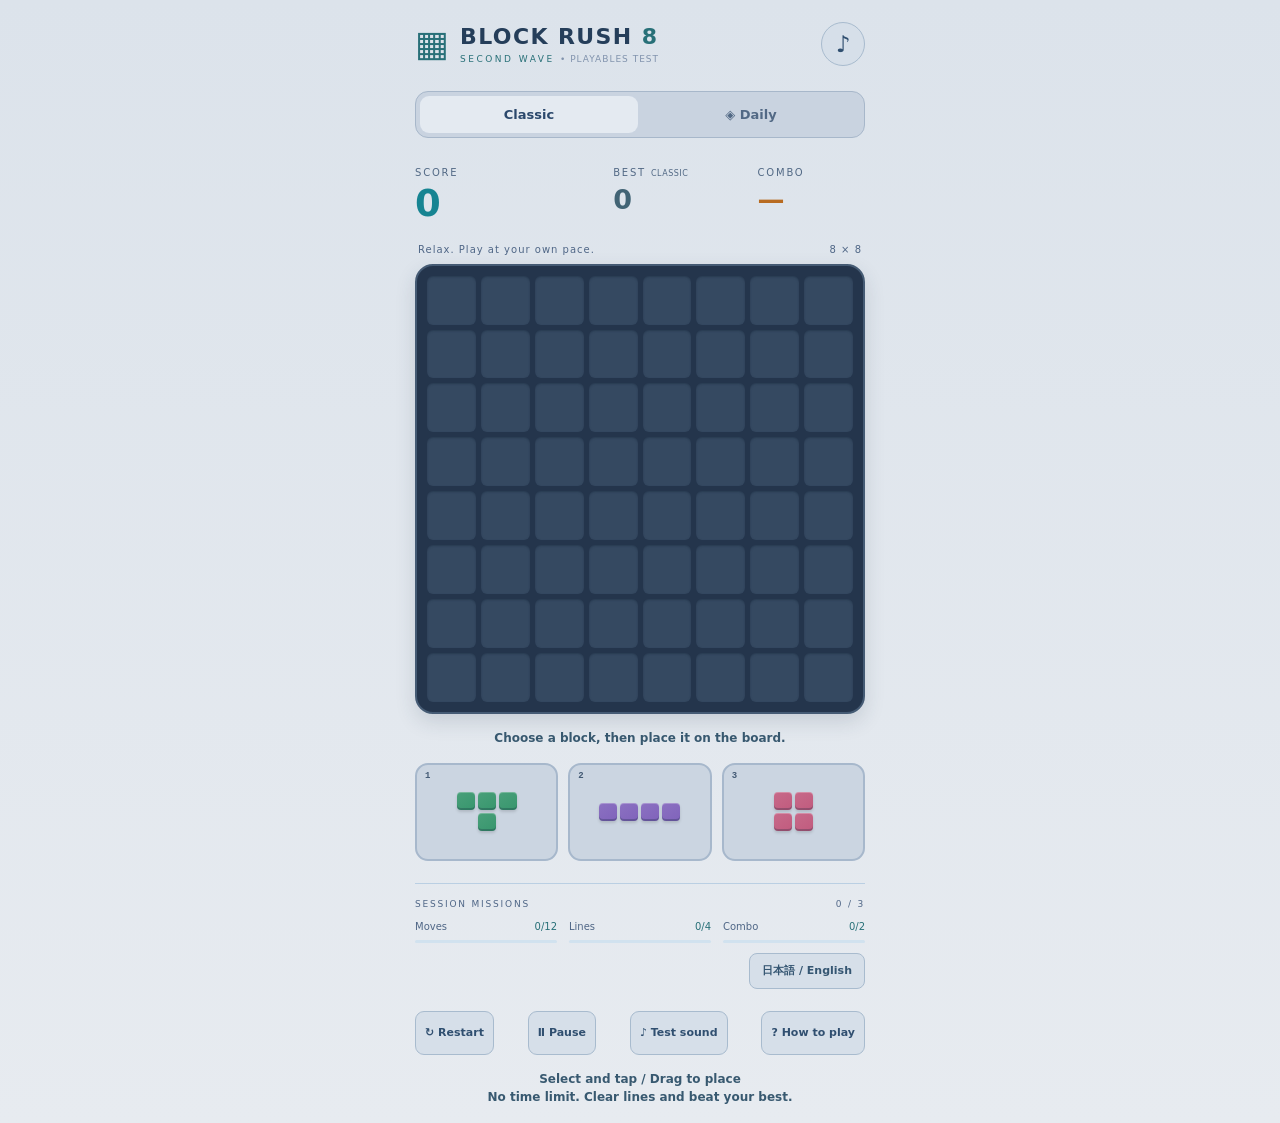
==== commit 91ff6124: "Improve board readability with a calmer contrast palette" ====
--- a/index.html
+++ b/index.html
@@ -1,5 +1,5 @@
 <!doctype html>
-<html lang="ja"><head><meta charset="utf-8"><meta name="viewport" content="width=device-width,initial-scale=1,viewport-fit=cover"><meta name="theme-color" content="#101b30"><meta name="description" content="BLOCK RUSH 8 第2版。8×8の盤面でつなぐ、消す、コンボを決める。"><title>BLOCK RUSH 8 · Second Wave</title><link rel="stylesheet" href="style.css?v=pop1"><link rel="stylesheet" href="quality.css?v=quality1"></head>
+<html lang="ja"><head><meta charset="utf-8"><meta name="viewport" content="width=device-width,initial-scale=1,viewport-fit=cover"><meta name="theme-color" content="#101b30"><meta name="description" content="BLOCK RUSH 8 第2版。8×8の盤面でつなぐ、消す、コンボを決める。"><title>BLOCK RUSH 8 · Second Wave</title><link rel="stylesheet" href="style.css?v=pop1"><link rel="stylesheet" href="quality.css?v=contrast1"></head>
 <body data-quality="1"><section id="startup" role="status"><h2>BLOCK RUSH 8</h2><p id="startupMessage">ゲームを読み込んでいます…</p><button id="retryLoad" hidden>もう一度読み込む</button></section><main id="game" inert>
 <header><div class="brand"><span class="mark" aria-hidden="true">▦</span><div><h1>BLOCK RUSH <em>8</em></h1><p>SECOND WAVE <span>• PLAYABLES TEST</span></p></div></div><button id="sound" class="icon" aria-label="サウンドを切り替え" aria-pressed="true">♪</button></header>
 <nav aria-label="ゲームモード"><button id="classic" aria-pressed="true">クラシック</button><button id="daily" aria-pressed="false">◈ デイリー</button></nav>
--- a/quality.css
+++ b/quality.css
@@ -3,3 +3,34 @@
 body{background:radial-gradient(ellipse at 90% 0,var(--quality-warm),transparent 60%),linear-gradient(var(--quality-sky),#f4f8fd);color:#2d405a}main{filter:none}header h1,h1{color:#253e5a;text-shadow:0 1px #fff9}header{gap:12px}.eyebrow{color:#5c6980;font-weight:850;letter-spacing:1px}button,select{font-weight:750}button{transition:transform .1s,box-shadow .1s,filter .1s}button:not(:disabled):active{transform:translateY(2px) scale(.98);filter:brightness(.97)}button:focus-visible,select:focus-visible,input:focus-visible{outline:3px solid var(--quality-accent);outline-offset:3px}button:disabled{cursor:default;filter:saturate(.5);opacity:.55}button.primary,.primary,#jump,#drop,#hold,#bite,#walk{min-height:50px;font-size:14px;letter-spacing:.2px;border-radius:17px;box-shadow:0 4px 0 color-mix(in srgb,var(--quality-accent) 75%,#294151);text-shadow:0 1px #0002}#message,#hint,.hint,.instruction,.gesture-note{color:#385970;font-size:12px;line-height:1.55;font-weight:700}#message,#hint{font-variant-numeric:tabular-nums}.utility,.language-row,footer{color:#526b7b}footer{font-size:10px}footer button{min-height:40px;font-size:11px}dialog{border-color:#fff;background:#fffdf1;box-shadow:0 20px 70px #25385842}dialog h2{color:#2f465e}dialog p{color:#476174;line-height:1.75}.next-goal{padding:10px 13px;border:1px solid #d0dfda;border-radius:12px;background:#edf7eb;color:#325c52!important;font-size:13px!important;font-weight:800}.stage,#field,.board-wrap{box-shadow:0 10px 24px #3b657422,0 3px 0 #fff8}.stage,.field{border-color:#fff}.hud small,.scoreboard small,.stat small{color:#516a77;font-size:10px}.hud strong,.scoreboard strong{font-variant-numeric:tabular-nums}.controls button,[data-dir]{min-height:48px}#powerWord,#echoText,#gateText{color:#3a566b;font-weight:850}#power .sweet,#sweet{background:#ffdb5e;border:2px solid #b6811c}#sun{min-width:48px;min-height:48px}input[type=range]{min-height:42px;accent-color:var(--quality-accent)}.cell.can-place:not(.filled)::after{content:'';position:absolute;width:5px;height:5px;border-radius:50%;background:#365f9bb0;left:calc(50% - 2.5px);top:calc(50% - 2.5px);pointer-events:none}.cell{position:relative}.cell.preview{outline:2px solid #fff;outline-offset:-3px;filter:brightness(1.12)}.cell.line-hint{box-shadow:inset 0 0 0 3px #fff3aa,0 0 12px #ffce5a}.piece.selected{outline:3px solid #6077c8;outline-offset:2px}.piece.blocked{opacity:.6}#pace{font-size:10px;background:#244456eb;color:#fff8dc}#toast,#callout{font-weight:950}#welcome p,#coverText,#intro p{color:#3e6272;font-weight:650}#welcome h2,#coverTitle{color:#294b60}#needle{box-shadow:0 0 0 2px #fff,0 1px 5px #26394f66}#fitRange{background:#89d7a3;border:1px solid #367657}.hearts{color:#c65575!important}.hud>div,.scoreboard>div{border-color:#fff;box-shadow:0 3px 0 #7797a214}button.round,button.icon,#settings,#sound,#pause{min-height:44px;min-width:44px}#best,.best{color:#426475;font-weight:850}
 @media(max-height:650px) and (orientation:portrait){#message,#hint,.hint,.instruction,.gesture-note{font-size:10px}.eyebrow{font-size:8px}.primary,button.primary,#jump,#drop,#hold,#bite,#walk{min-height:48px;font-size:12px}footer{font-size:8px}footer button{min-height:32px}.hud small,.scoreboard small{font-size:9px}.controls{gap:6px;margin-top:8px}.controls button{min-height:44px}.stage-top #pause{min-height:36px;min-width:36px}#pace{font-size:8px}}
 @media(prefers-reduced-motion:reduce){*,*::before,*::after{animation:none!important;transition:none!important;scroll-behavior:auto!important}}
+/* Calm board palette. Display colors also cover pieces restored from older saves. */
+:root{--quality-accent:#395d87;--mint:#287078}
+html{background:#dce3eb}
+body{background:linear-gradient(#dce3eb,#e7ebf0);color:#263d54}
+h1,header h1{text-shadow:none}
+#board{background:#24354c;border:2px solid #455b74;box-shadow:0 8px 20px #273e5126;gap:var(--gap)}
+.cell{background:#354961;box-shadow:inset 0 1px 2px #14253a66}
+[style*="#ffbf69"]{--display:#c78a39}
+[style*="#55d9e8"]{--display:#278da5}
+[style*="#b69aff"]{--display:#8063bb}
+[style*="#71e0ad"]{--display:#37966d}
+[style*="#ff85a1"]{--display:#c15b7e}
+[style*="#6aabff"]{--display:#467fc4}
+.cell.filled,.mini .on,.drag-ghost .tile{background:linear-gradient(145deg,color-mix(in srgb,var(--display,var(--c)),white 9%),var(--display,var(--c)));box-shadow:inset 0 1px 0 #ffffff40,inset 0 -2px 0 #12243b44,0 2px 3px #0002}
+.cell.can-place:not(.filled)::after{background:#a2b5cc}
+.cell.preview{background:#57887d;outline:2px dashed #e5f5ed;outline-offset:-3px;box-shadow:inset 0 0 0 2px #294e4a;filter:none;opacity:1}
+.cell.bad{background:#8f4054;outline:2px dashed #ffd6df;filter:none}
+.cell.line-hint{filter:none;box-shadow:inset 0 0 0 3px #e3be68}
+.piece{background:#cbd5e1;border:2px solid #a7b8cc}
+.piece.selected{background:#b8c9dc;border-color:#395d87;outline:2px solid #395d87;box-shadow:none}
+.piece kbd{color:#435a74}
+nav{background:#c9d3e0;border-color:#a7b7ca}
+nav button[aria-pressed=true]{background:#e4eaf1;color:#2b486c;box-shadow:none}
+.icon,footer button{background:#d6dfe9;border-color:#a8bbce;color:#304f70}
+#dialogOK,#resume{background:#3f697a;color:#fff}
+dialog{background:#e6ecf2;border-color:#9eb1c6}
+#paused{background:#dce5eef5}
+#language{color:#355672!important;background:#d6dfe9;border:1px solid #a8bbce;border-radius:8px;padding:8px 12px}
+.clear-aura,.rainbow-halo,.rainbow-sweep{filter:opacity(.55)}
+@keyframes pop{0%{transform:scale(.65)}65%{transform:scale(1.08)}100%{transform:scale(1)}}
+@keyframes clear{40%{transform:scale(1.05)}100%{transform:scale(.15);opacity:0}}
